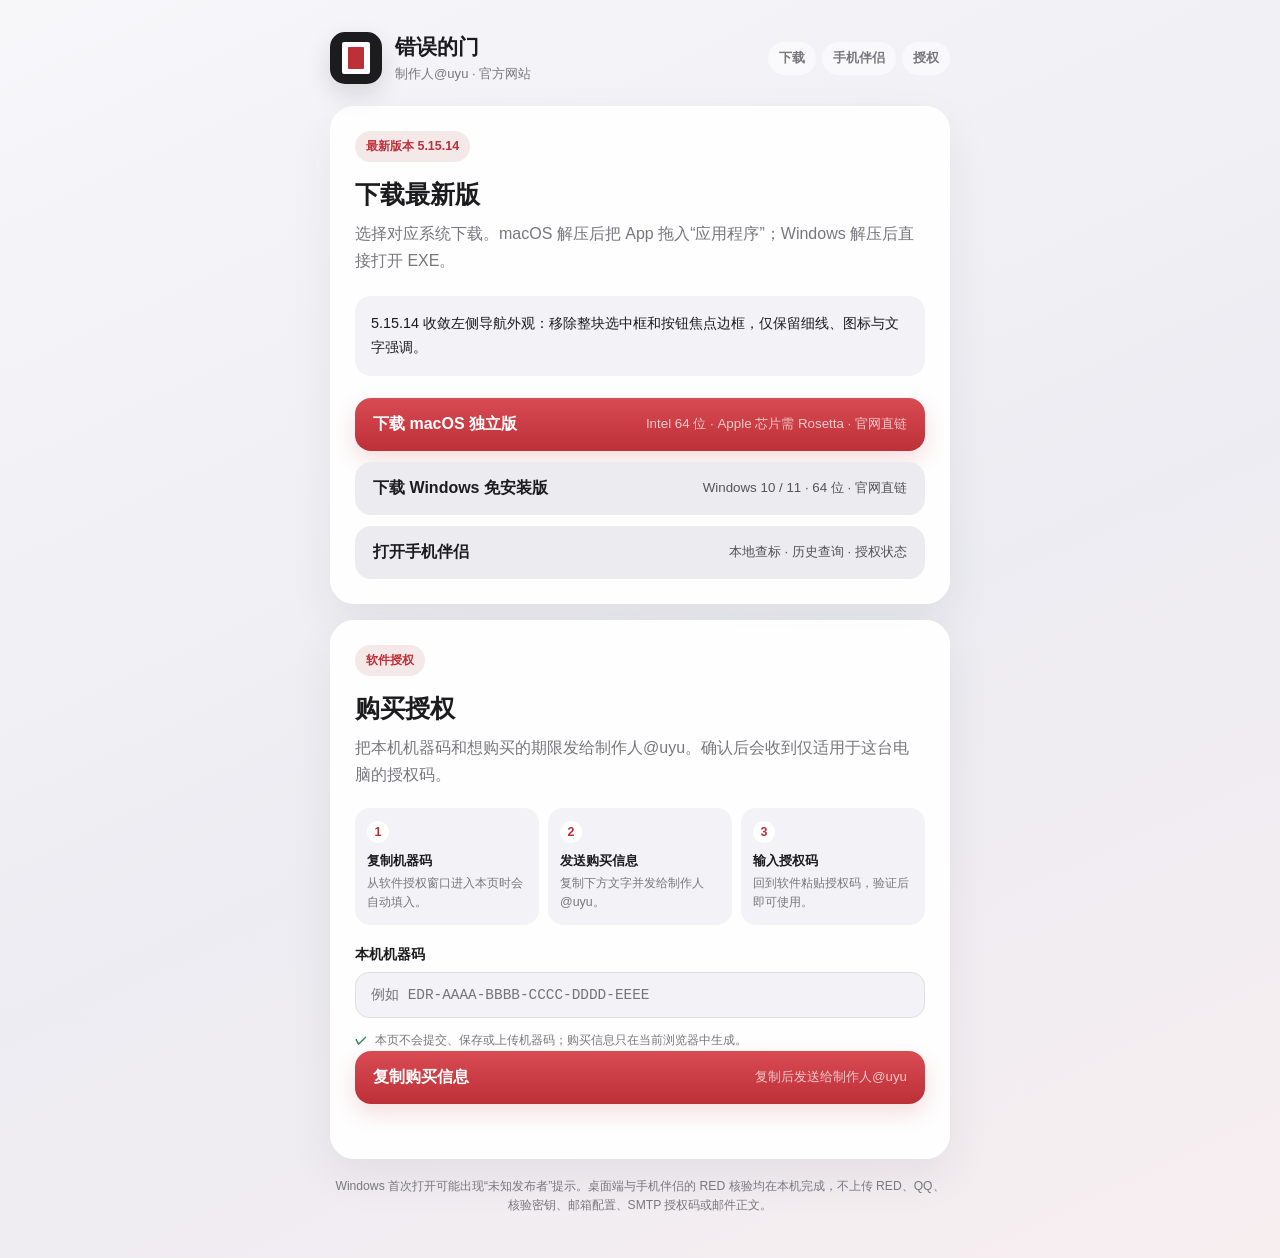
==== index.html @ 2a77afc7 "Publish signed v5.15.14 sidebar refinement" ====
<!doctype html>
<html lang="zh-CN">
<head>
  <meta charset="utf-8">
  <meta name="viewport" content="width=device-width,initial-scale=1,viewport-fit=cover">
  <meta name="description" content="错误的门官方下载与软件授权">
  <title>错误的门 · 官方网站</title>
  <link rel="icon" type="image/svg+xml" href="data:image/svg+xml,%3Csvg xmlns='http://www.w3.org/2000/svg' viewBox='0 0 64 64'%3E%3Crect width='64' height='64' rx='15' fill='%231c1c1e'/%3E%3Cpath d='M18 12h30v40H18z' fill='%23fff'/%3E%3Cpath d='M23 17h20v30H23z' fill='%23c8323a'/%3E%3Ccircle cx='39' cy='32' r='2' fill='%23fff'/%3E%3C/svg%3E">
  <style>
    :root{color-scheme:light;--ink:#1c1c1e;--muted:#77777e;--paper:#fff;--soft:#f2f2f7;--line:#dedee5;--red:#be3038;--red2:#d94b52;--green:#287a53}
    *{box-sizing:border-box}
    html{scroll-behavior:smooth}
    body{margin:0;min-height:100vh;background:linear-gradient(155deg,#f7f7fa 0,#ececf2 55%,#f7eef0 100%);color:var(--ink);font-family:-apple-system,BlinkMacSystemFont,"SF Pro Text","PingFang SC",sans-serif;padding:calc(32px + env(safe-area-inset-top)) 18px calc(30px + env(safe-area-inset-bottom))}
    button,input{font:inherit}
    main{width:min(100%,620px);margin:auto}
    .brand{display:flex;align-items:center;justify-content:space-between;gap:16px;margin-bottom:22px}.brand-main{display:flex;align-items:center;gap:13px}.icon{width:52px;height:52px;border-radius:15px;background:#1c1c1e;position:relative;box-shadow:0 10px 24px #1c1c1e22;flex:0 0 auto}.icon:before{content:"";position:absolute;inset:10px 12px;background:#fff;border-radius:2px}.icon:after{content:"";position:absolute;inset:15px 18px;background:var(--red);border-radius:1px}.brand h1{font-size:1.3rem;margin:0}.brand p{font-size:.82rem;color:var(--muted);margin:4px 0 0}.nav{display:flex;gap:6px}.nav a{color:var(--muted);text-decoration:none;font-size:.8rem;font-weight:700;background:#ffffff99;padding:8px 11px;border-radius:999px}.nav a:hover{color:var(--ink);background:#fff}
    .card{background:rgba(255,255,255,.94);border:1px solid #ffffff;border-radius:24px;padding:24px;box-shadow:0 18px 45px #30303b12}.card+.card{margin-top:16px}.version{display:inline-flex;background:#f5e8e9;color:var(--red);font-size:.78rem;font-weight:750;border-radius:999px;padding:7px 11px}.card h2{font-size:1.55rem;margin:16px 0 9px}.card>p,.hint{color:var(--muted);line-height:1.7;margin:0}.notes{margin:22px 0;padding:16px;border-radius:16px;background:var(--soft);line-height:1.65;font-size:.9rem}.buttons{display:grid;gap:11px}.button{border:0;width:100%;display:flex;align-items:center;justify-content:space-between;text-decoration:none;color:#fff;background:linear-gradient(180deg,var(--red2),var(--red));border-radius:16px;padding:16px 18px;font-weight:750;box-shadow:0 9px 22px #be303829;cursor:pointer;text-align:left}.button:hover{filter:brightness(.98)}.button:active{transform:translateY(1px)}.button.secondary{color:var(--ink);background:#ebebf0;box-shadow:none}.button small{font-weight:500;opacity:.72}
    .steps{display:grid;grid-template-columns:repeat(3,1fr);gap:9px;margin:20px 0}.step{background:var(--soft);border-radius:15px;padding:13px 12px;color:var(--muted);font-size:.78rem;line-height:1.5}.step b{display:block;color:var(--ink);font-size:.84rem;margin-bottom:3px}.step i{display:grid;place-items:center;width:22px;height:22px;border-radius:50%;font-style:normal;background:#fff;color:var(--red);margin-bottom:8px;font-weight:800}
    .field{margin:18px 0 12px}.field label{display:block;font-weight:750;font-size:.88rem;margin-bottom:8px}.field input{width:100%;border:1px solid var(--line);background:var(--soft);border-radius:14px;padding:14px 15px;color:var(--ink);outline:0;font-family:"SF Mono","Menlo","Consolas",monospace;font-size:.9rem}.field input:focus{border-color:var(--red);box-shadow:0 0 0 3px #be303818}.privacy{display:flex;gap:8px;align-items:flex-start;color:var(--muted);font-size:.76rem;line-height:1.55;margin:0 0 16px}.privacy:before{content:"✓";color:var(--green);font-weight:900}.status{min-height:20px;color:var(--green);font-size:.8rem;margin-top:10px}.foot{text-align:center;color:var(--muted);font-size:.76rem;line-height:1.6;margin-top:18px}
    @media(max-width:520px){body{padding-left:12px;padding-right:12px}.brand{align-items:flex-start}.nav{display:none}.card{padding:20px}.button{align-items:flex-start;flex-direction:column;gap:3px}.steps{grid-template-columns:1fr}.step{display:grid;grid-template-columns:28px 1fr;column-gap:7px}.step i{grid-row:1 / span 2}.step b{margin:0}}
  </style>
</head>
<body>
  <main>
    <header class="brand">
      <div class="brand-main"><div class="icon" aria-hidden="true"></div><div><h1>错误的门</h1><p>制作人@uyu · 官方网站</p></div></div>
      <nav class="nav" aria-label="页面导航"><a href="#download">下载</a><a href="./mobile/">手机伴侣</a><a href="#license">授权</a></nav>
    </header>

    <section class="card" id="download">
      <span class="version">最新版本 5.15.14</span>
      <h2>下载最新版</h2>
      <p>选择对应系统下载。macOS 解压后把 App 拖入“应用程序”；Windows 解压后直接打开 EXE。</p>
      <div class="notes">5.15.14 收敛左侧导航外观：移除整块选中框和按钮焦点边框，仅保留细线、图标与文字强调。</div>
      <div class="buttons">
        <a class="button" href="https://github.com/akaiartesia-bot/error-door-releases/releases/download/v5.15.14/error-door-v5.15.14-macOS-x64.zip"><span>下载 macOS 独立版</span><small>Intel 64 位 · Apple 芯片需 Rosetta · 官网直链</small></a>
        <a class="button secondary" href="https://github.com/akaiartesia-bot/error-door-releases/releases/download/v5.15.14/error-door-v5.15.14-windows-x64.zip"><span>下载 Windows 免安装版</span><small>Windows 10 / 11 · 64 位 · 官网直链</small></a>
        <a class="button secondary" href="./mobile/"><span>打开手机伴侣</span><small>本地查标 · 历史查询 · 授权状态</small></a>
      </div>
    </section>

    <section class="card" id="license">
      <span class="version">软件授权</span>
      <h2>购买授权</h2>
      <p>把本机机器码和想购买的期限发给制作人@uyu。确认后会收到仅适用于这台电脑的授权码。</p>
      <div class="steps" aria-label="授权步骤">
        <div class="step"><i>1</i><b>复制机器码</b><span>从软件授权窗口进入本页时会自动填入。</span></div>
        <div class="step"><i>2</i><b>发送购买信息</b><span>复制下方文字并发给制作人@uyu。</span></div>
        <div class="step"><i>3</i><b>输入授权码</b><span>回到软件粘贴授权码，验证后即可使用。</span></div>
      </div>
      <div class="field">
        <label for="machine">本机机器码</label>
        <input id="machine" name="machine" autocomplete="off" spellcheck="false" placeholder="例如 EDR-AAAA-BBBB-CCCC-DDDD-EEEE" maxlength="64">
      </div>
      <p class="privacy">本页不会提交、保存或上传机器码；购买信息只在当前浏览器中生成。</p>
      <button class="button" id="copyPurchase" type="button"><span>复制购买信息</span><small>复制后发送给制作人@uyu</small></button>
      <div class="status" id="copyStatus" role="status" aria-live="polite"></div>
    </section>

    <p class="foot">Windows 首次打开可能出现“未知发布者”提示。桌面端与手机伴侣的 RED 核验均在本机完成，不上传 RED、QQ、核验密钥、邮箱配置、SMTP 授权码或邮件正文。</p>
  </main>
  <script>
    (() => {
      const params = new URLSearchParams(location.search);
      const machine = document.querySelector('#machine');
      const status = document.querySelector('#copyStatus');
      const supplied = (params.get('machine') || '').trim();
      if (/^EDR-[A-Z0-9-]{10,40}$/i.test(supplied)) machine.value = supplied.toUpperCase();
      const platform = (params.get('platform') || '未填写').slice(0, 32);
      const version = (params.get('version') || '未填写').slice(0, 16);
      const fallbackCopy = text => {
        const area = document.createElement('textarea');
        area.value = text; area.style.position = 'fixed'; area.style.opacity = '0';
        document.body.appendChild(area); area.select();
        const ok = document.execCommand('copy'); area.remove();
        if (!ok) throw new Error('copy failed');
      };
      document.querySelector('#copyPurchase').addEventListener('click', async () => {
        const code = machine.value.trim().toUpperCase();
        if (!/^EDR-[A-Z0-9-]{10,40}$/.test(code)) {
          status.textContent = '请先填写软件授权窗口中显示的完整机器码。';
          status.style.color = 'var(--red)'; machine.focus(); return;
        }
        const text = `你好，我想购买“错误的门”软件授权。\n机器码：${code}\n系统：${platform}\n软件版本：${version}\n授权期限：请告知可选方案。`;
        try {
          if (navigator.clipboard && window.isSecureContext) await navigator.clipboard.writeText(text);
          else fallbackCopy(text);
          status.textContent = '购买信息已复制，可以发给制作人@uyu了。';
          status.style.color = 'var(--green)';
        } catch (_) {
          status.textContent = '浏览器未允许自动复制，请长按机器码复制后发送。';
          status.style.color = 'var(--red)';
        }
      });
    })();
  </script>
</body>
</html>
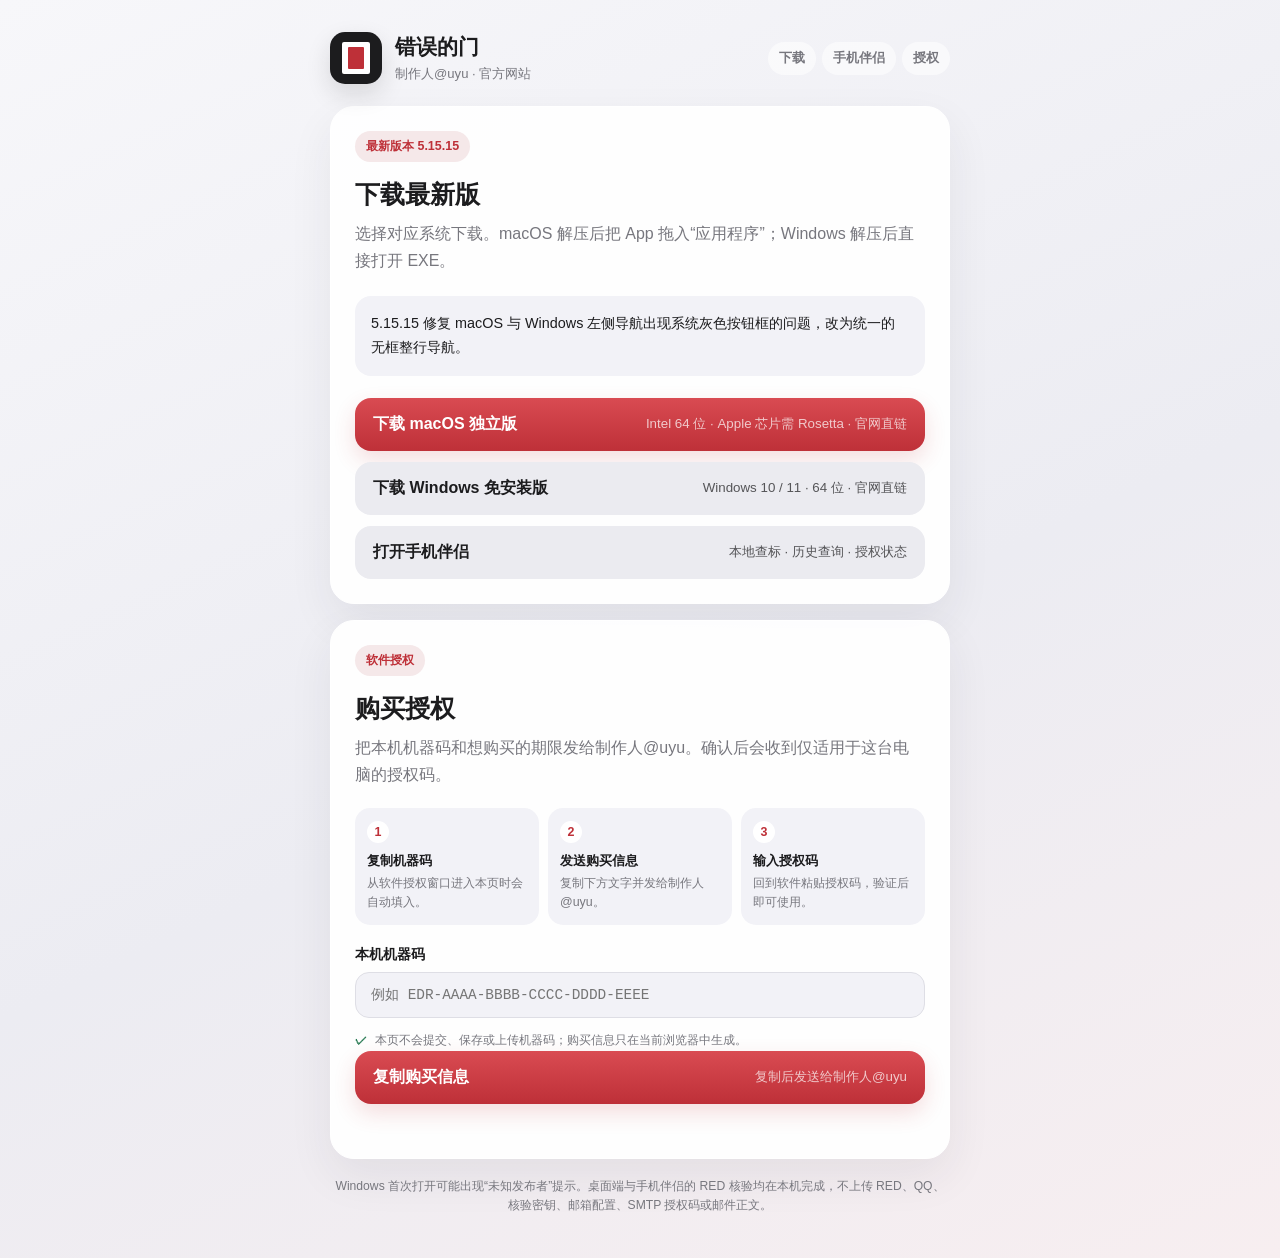
==== commit 29da419d: "Publish v5.15.15 sidebar fix" ====
--- a/index.html
+++ b/index.html
@@ -28,13 +28,13 @@
     </header>
 
     <section class="card" id="download">
-      <span class="version">最新版本 5.15.14</span>
+      <span class="version">最新版本 5.15.15</span>
       <h2>下载最新版</h2>
       <p>选择对应系统下载。macOS 解压后把 App 拖入“应用程序”；Windows 解压后直接打开 EXE。</p>
-      <div class="notes">5.15.14 收敛左侧导航外观：移除整块选中框和按钮焦点边框，仅保留细线、图标与文字强调。</div>
+      <div class="notes">5.15.15 修复 macOS 与 Windows 左侧导航出现系统灰色按钮框的问题，改为统一的无框整行导航。</div>
       <div class="buttons">
-        <a class="button" href="https://github.com/akaiartesia-bot/error-door-releases/releases/download/v5.15.14/error-door-v5.15.14-macOS-x64.zip"><span>下载 macOS 独立版</span><small>Intel 64 位 · Apple 芯片需 Rosetta · 官网直链</small></a>
-        <a class="button secondary" href="https://github.com/akaiartesia-bot/error-door-releases/releases/download/v5.15.14/error-door-v5.15.14-windows-x64.zip"><span>下载 Windows 免安装版</span><small>Windows 10 / 11 · 64 位 · 官网直链</small></a>
+        <a class="button" href="https://github.com/akaiartesia-bot/error-door-releases/releases/download/v5.15.15/error-door-v5.15.15-macOS-x64.zip"><span>下载 macOS 独立版</span><small>Intel 64 位 · Apple 芯片需 Rosetta · 官网直链</small></a>
+        <a class="button secondary" href="https://github.com/akaiartesia-bot/error-door-releases/releases/download/v5.15.15/error-door-v5.15.15-windows-x64.zip"><span>下载 Windows 免安装版</span><small>Windows 10 / 11 · 64 位 · 官网直链</small></a>
         <a class="button secondary" href="./mobile/"><span>打开手机伴侣</span><small>本地查标 · 历史查询 · 授权状态</small></a>
       </div>
     </section>
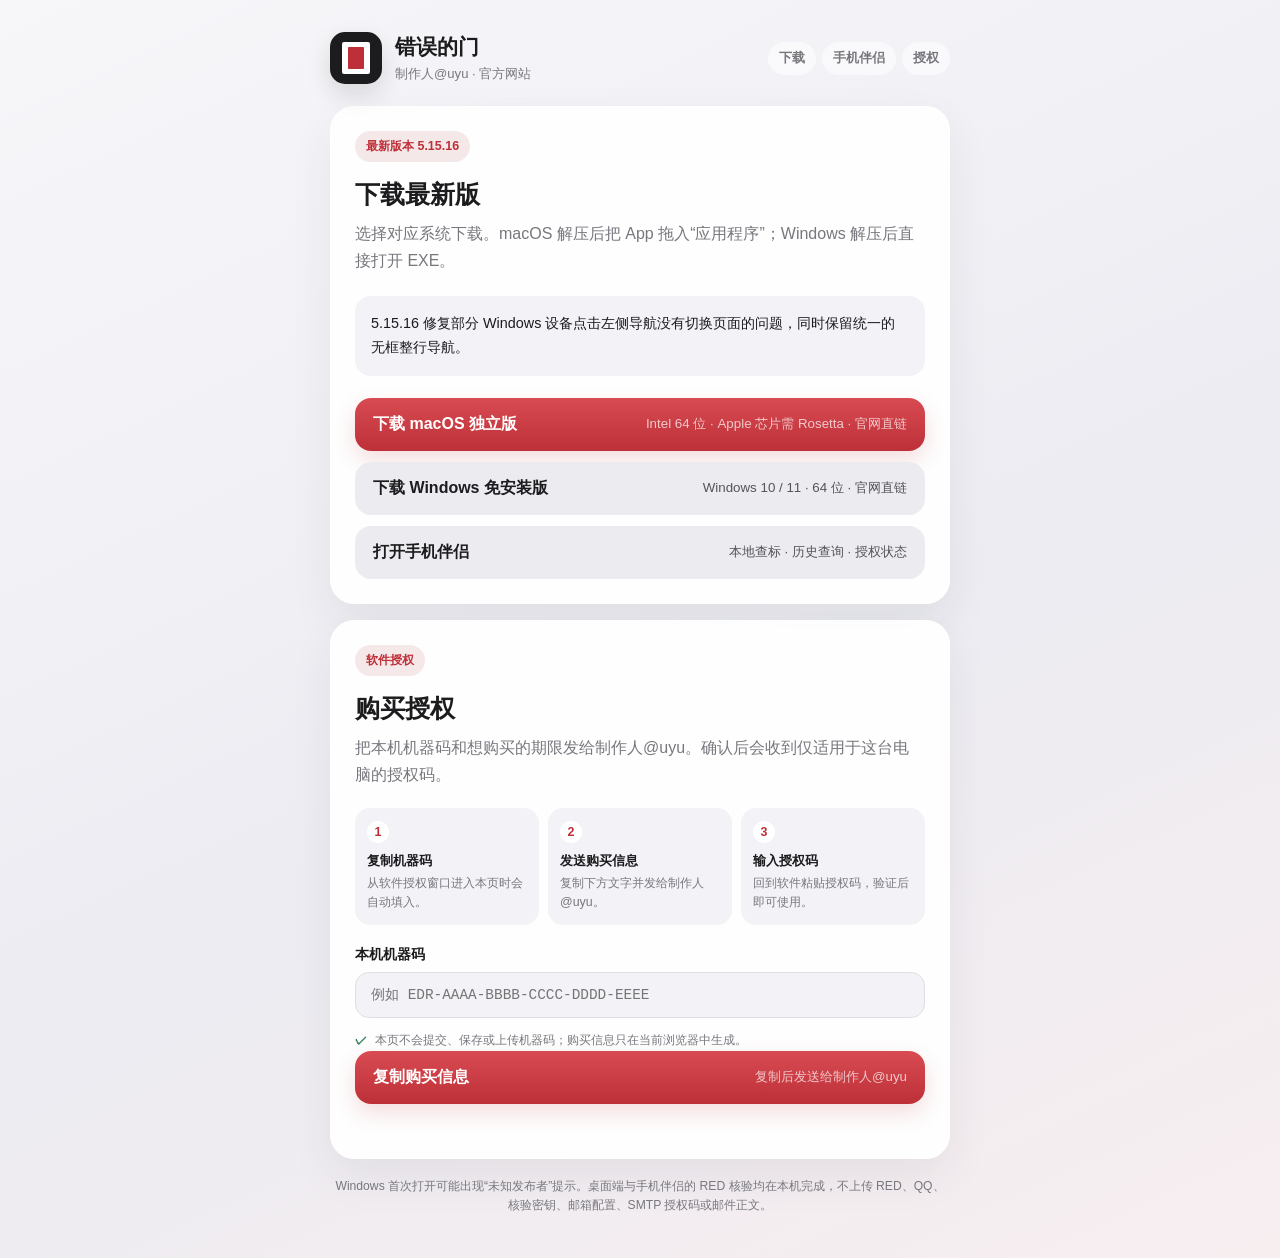
==== commit 15711304: "Publish v5.15.16 Windows navigation fix" ====
--- a/index.html
+++ b/index.html
@@ -28,13 +28,13 @@
     </header>
 
     <section class="card" id="download">
-      <span class="version">最新版本 5.15.15</span>
+      <span class="version">最新版本 5.15.16</span>
       <h2>下载最新版</h2>
       <p>选择对应系统下载。macOS 解压后把 App 拖入“应用程序”；Windows 解压后直接打开 EXE。</p>
-      <div class="notes">5.15.15 修复 macOS 与 Windows 左侧导航出现系统灰色按钮框的问题，改为统一的无框整行导航。</div>
+      <div class="notes">5.15.16 修复部分 Windows 设备点击左侧导航没有切换页面的问题，同时保留统一的无框整行导航。</div>
       <div class="buttons">
-        <a class="button" href="https://github.com/akaiartesia-bot/error-door-releases/releases/download/v5.15.15/error-door-v5.15.15-macOS-x64.zip"><span>下载 macOS 独立版</span><small>Intel 64 位 · Apple 芯片需 Rosetta · 官网直链</small></a>
-        <a class="button secondary" href="https://github.com/akaiartesia-bot/error-door-releases/releases/download/v5.15.15/error-door-v5.15.15-windows-x64.zip"><span>下载 Windows 免安装版</span><small>Windows 10 / 11 · 64 位 · 官网直链</small></a>
+        <a class="button" href="https://github.com/akaiartesia-bot/error-door-releases/releases/download/v5.15.16/error-door-v5.15.16-macOS-x64.zip"><span>下载 macOS 独立版</span><small>Intel 64 位 · Apple 芯片需 Rosetta · 官网直链</small></a>
+        <a class="button secondary" href="https://github.com/akaiartesia-bot/error-door-releases/releases/download/v5.15.16/error-door-v5.15.16-windows-x64.zip"><span>下载 Windows 免安装版</span><small>Windows 10 / 11 · 64 位 · 官网直链</small></a>
         <a class="button secondary" href="./mobile/"><span>打开手机伴侣</span><small>本地查标 · 历史查询 · 授权状态</small></a>
       </div>
     </section>
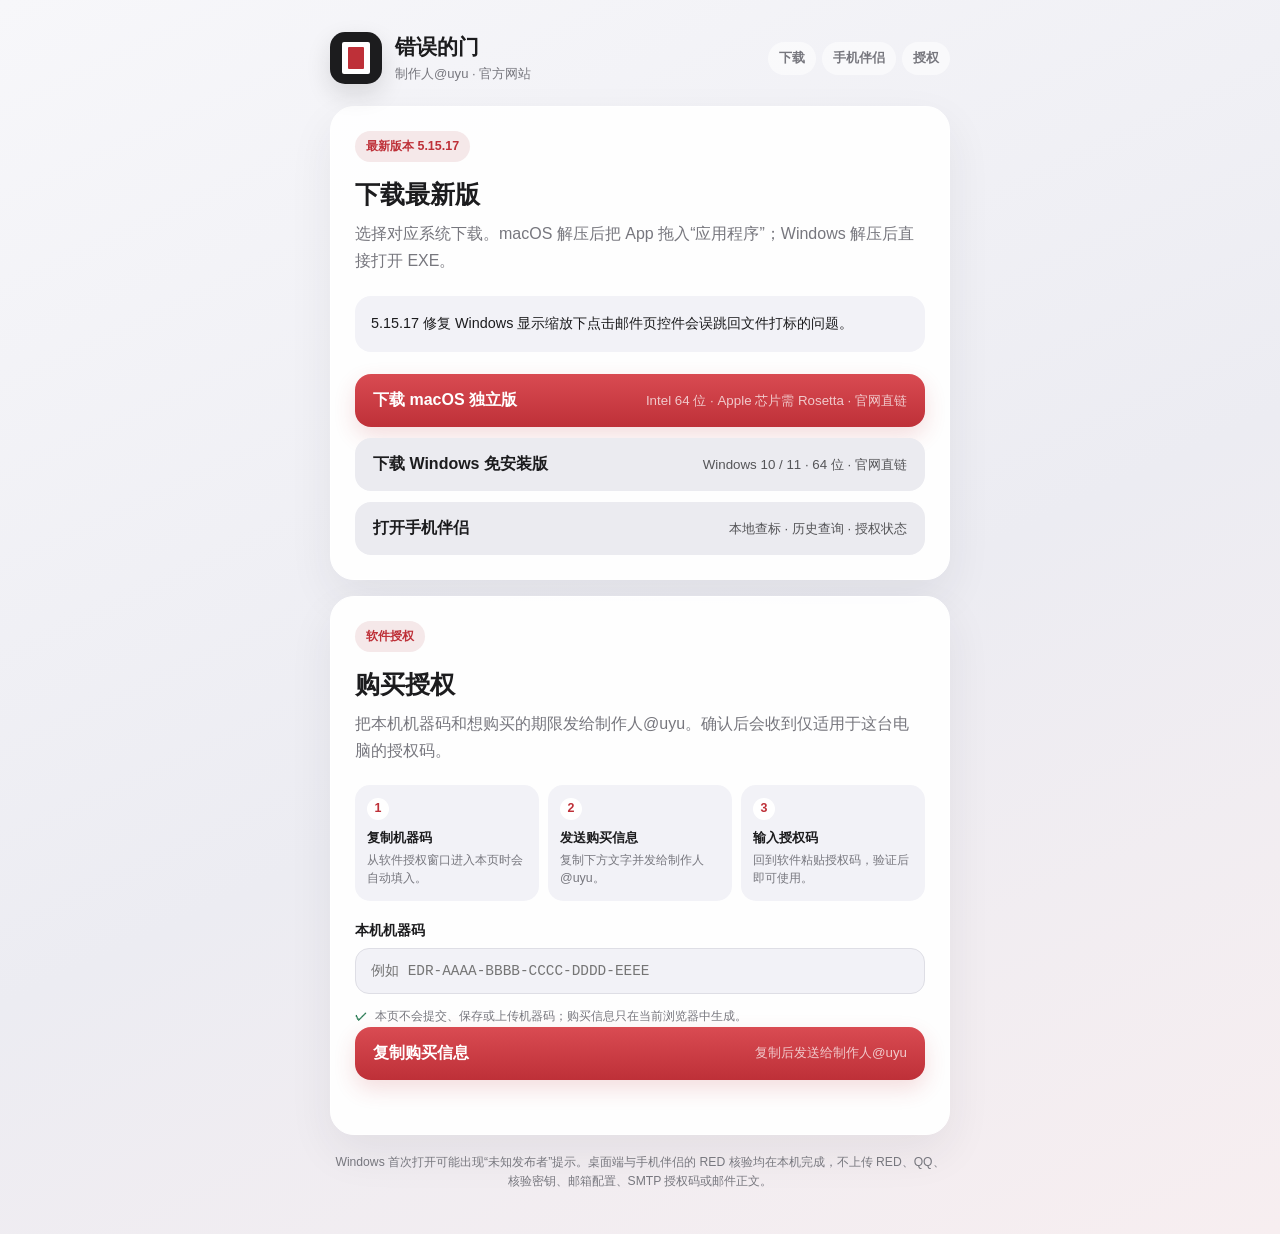
==== commit add1003f: "Publish v5.15.17 DPI navigation fix" ====
--- a/index.html
+++ b/index.html
@@ -28,13 +28,13 @@
     </header>
 
     <section class="card" id="download">
-      <span class="version">最新版本 5.15.16</span>
+      <span class="version">最新版本 5.15.17</span>
       <h2>下载最新版</h2>
       <p>选择对应系统下载。macOS 解压后把 App 拖入“应用程序”；Windows 解压后直接打开 EXE。</p>
-      <div class="notes">5.15.16 修复部分 Windows 设备点击左侧导航没有切换页面的问题，同时保留统一的无框整行导航。</div>
+      <div class="notes">5.15.17 修复 Windows 显示缩放下点击邮件页控件会误跳回文件打标的问题。</div>
       <div class="buttons">
-        <a class="button" href="https://github.com/akaiartesia-bot/error-door-releases/releases/download/v5.15.16/error-door-v5.15.16-macOS-x64.zip"><span>下载 macOS 独立版</span><small>Intel 64 位 · Apple 芯片需 Rosetta · 官网直链</small></a>
-        <a class="button secondary" href="https://github.com/akaiartesia-bot/error-door-releases/releases/download/v5.15.16/error-door-v5.15.16-windows-x64.zip"><span>下载 Windows 免安装版</span><small>Windows 10 / 11 · 64 位 · 官网直链</small></a>
+        <a class="button" href="https://github.com/akaiartesia-bot/error-door-releases/releases/download/v5.15.17/error-door-v5.15.17-macOS-x64.zip"><span>下载 macOS 独立版</span><small>Intel 64 位 · Apple 芯片需 Rosetta · 官网直链</small></a>
+        <a class="button secondary" href="https://github.com/akaiartesia-bot/error-door-releases/releases/download/v5.15.17/error-door-v5.15.17-windows-x64.zip"><span>下载 Windows 免安装版</span><small>Windows 10 / 11 · 64 位 · 官网直链</small></a>
         <a class="button secondary" href="./mobile/"><span>打开手机伴侣</span><small>本地查标 · 历史查询 · 授权状态</small></a>
       </div>
     </section>
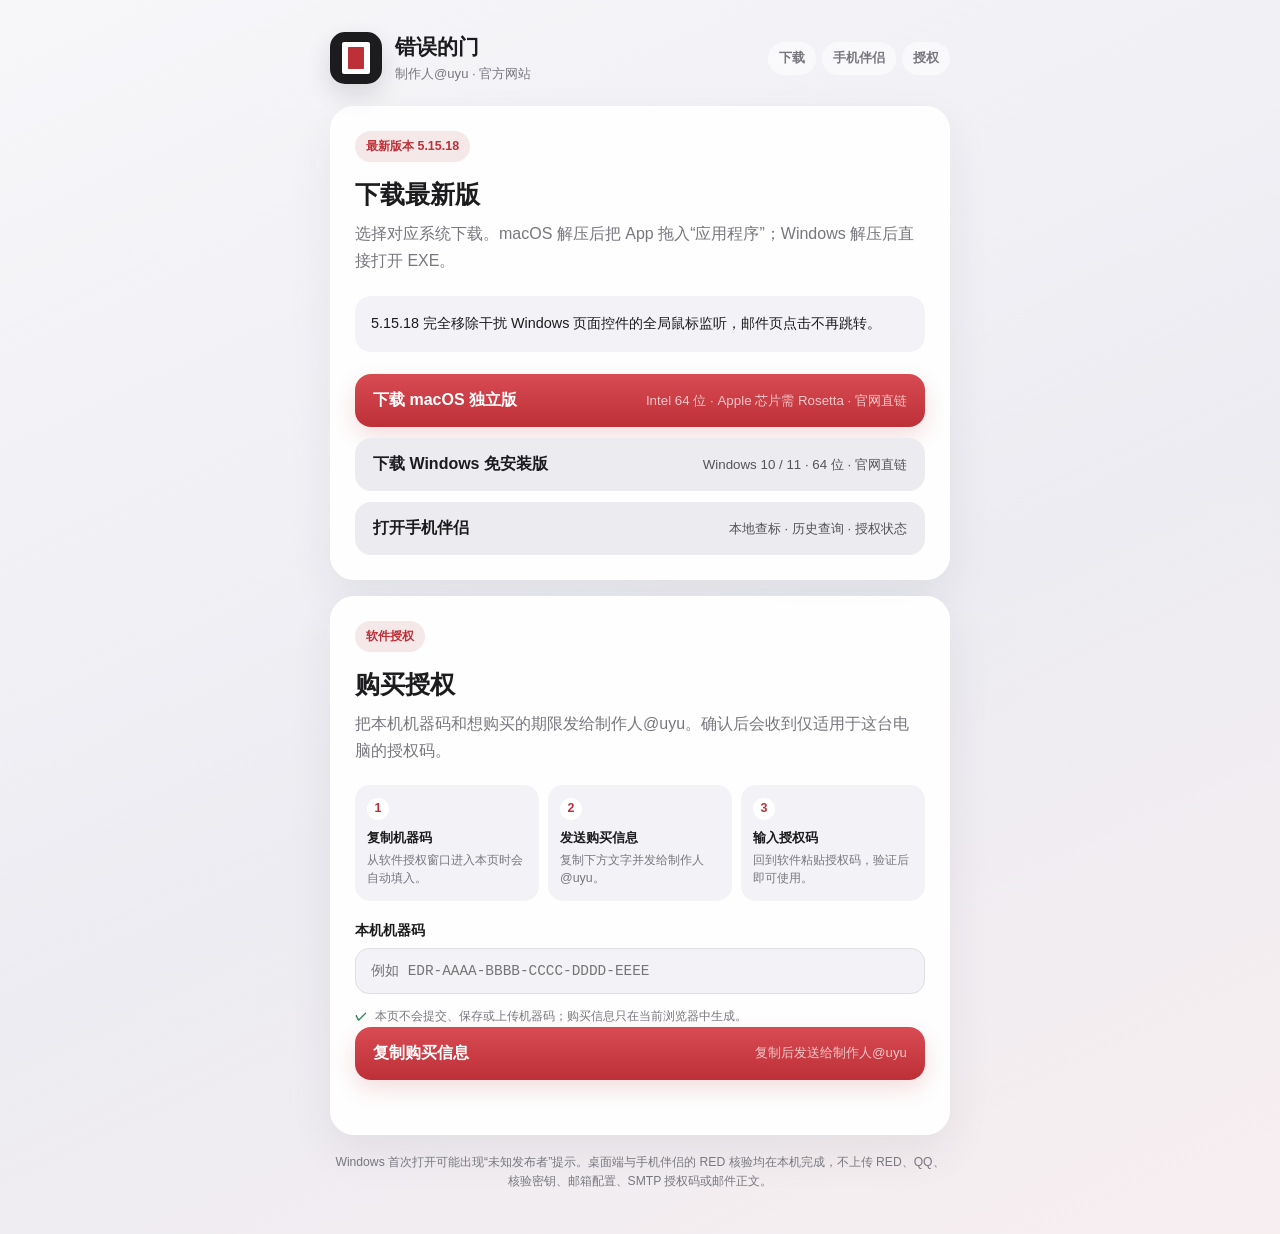
==== commit 05d08c48: "Publish v5.15.18 mouse binding fix" ====
--- a/index.html
+++ b/index.html
@@ -28,13 +28,13 @@
     </header>
 
     <section class="card" id="download">
-      <span class="version">最新版本 5.15.17</span>
+      <span class="version">最新版本 5.15.18</span>
       <h2>下载最新版</h2>
       <p>选择对应系统下载。macOS 解压后把 App 拖入“应用程序”；Windows 解压后直接打开 EXE。</p>
-      <div class="notes">5.15.17 修复 Windows 显示缩放下点击邮件页控件会误跳回文件打标的问题。</div>
+      <div class="notes">5.15.18 完全移除干扰 Windows 页面控件的全局鼠标监听，邮件页点击不再跳转。</div>
       <div class="buttons">
-        <a class="button" href="https://github.com/akaiartesia-bot/error-door-releases/releases/download/v5.15.17/error-door-v5.15.17-macOS-x64.zip"><span>下载 macOS 独立版</span><small>Intel 64 位 · Apple 芯片需 Rosetta · 官网直链</small></a>
-        <a class="button secondary" href="https://github.com/akaiartesia-bot/error-door-releases/releases/download/v5.15.17/error-door-v5.15.17-windows-x64.zip"><span>下载 Windows 免安装版</span><small>Windows 10 / 11 · 64 位 · 官网直链</small></a>
+        <a class="button" href="https://github.com/akaiartesia-bot/error-door-releases/releases/download/v5.15.18/error-door-v5.15.18-macOS-x64.zip"><span>下载 macOS 独立版</span><small>Intel 64 位 · Apple 芯片需 Rosetta · 官网直链</small></a>
+        <a class="button secondary" href="https://github.com/akaiartesia-bot/error-door-releases/releases/download/v5.15.18/error-door-v5.15.18-windows-x64.zip"><span>下载 Windows 免安装版</span><small>Windows 10 / 11 · 64 位 · 官网直链</small></a>
         <a class="button secondary" href="./mobile/"><span>打开手机伴侣</span><small>本地查标 · 历史查询 · 授权状态</small></a>
       </div>
     </section>
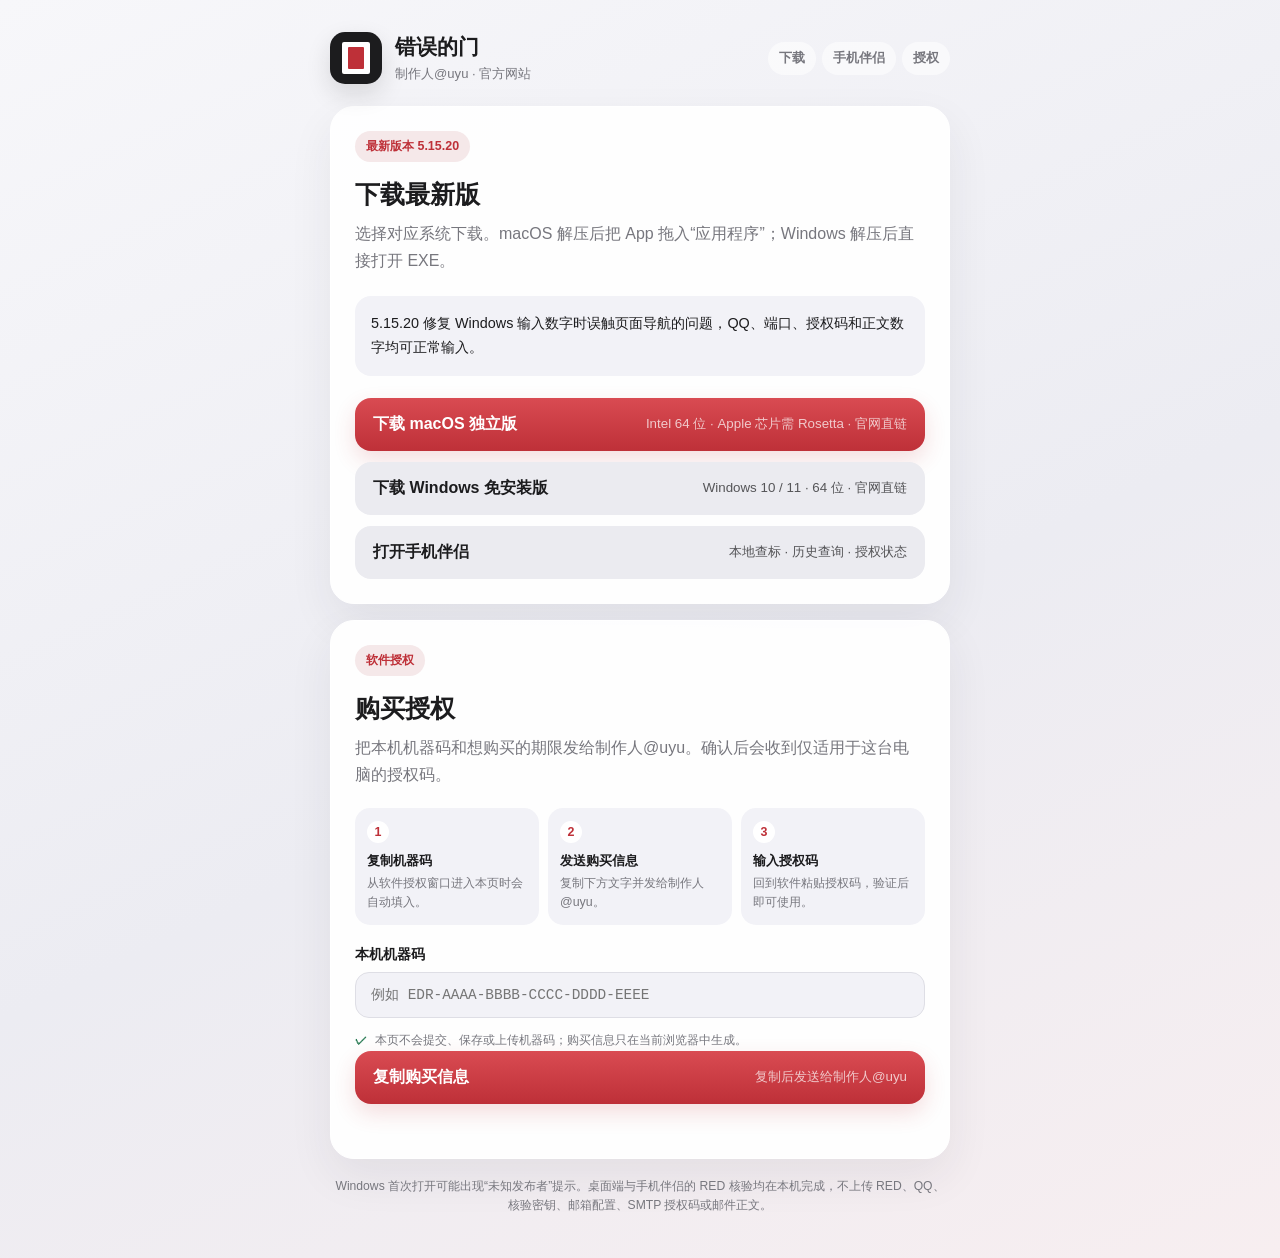
==== commit 9a3713f4: "Publish v5.15.20 numeric input fix" ====
--- a/index.html
+++ b/index.html
@@ -28,13 +28,13 @@
     </header>
 
     <section class="card" id="download">
-      <span class="version">最新版本 5.15.18</span>
+      <span class="version">最新版本 5.15.20</span>
       <h2>下载最新版</h2>
       <p>选择对应系统下载。macOS 解压后把 App 拖入“应用程序”；Windows 解压后直接打开 EXE。</p>
-      <div class="notes">5.15.18 完全移除干扰 Windows 页面控件的全局鼠标监听，邮件页点击不再跳转。</div>
+      <div class="notes">5.15.20 修复 Windows 输入数字时误触页面导航的问题，QQ、端口、授权码和正文数字均可正常输入。</div>
       <div class="buttons">
-        <a class="button" href="https://github.com/akaiartesia-bot/error-door-releases/releases/download/v5.15.18/error-door-v5.15.18-macOS-x64.zip"><span>下载 macOS 独立版</span><small>Intel 64 位 · Apple 芯片需 Rosetta · 官网直链</small></a>
-        <a class="button secondary" href="https://github.com/akaiartesia-bot/error-door-releases/releases/download/v5.15.18/error-door-v5.15.18-windows-x64.zip"><span>下载 Windows 免安装版</span><small>Windows 10 / 11 · 64 位 · 官网直链</small></a>
+        <a class="button" href="https://github.com/akaiartesia-bot/error-door-releases/releases/download/v5.15.20/error-door-v5.15.20-macOS-x64.zip"><span>下载 macOS 独立版</span><small>Intel 64 位 · Apple 芯片需 Rosetta · 官网直链</small></a>
+        <a class="button secondary" href="https://github.com/akaiartesia-bot/error-door-releases/releases/download/v5.15.20/error-door-v5.15.20-windows-x64.zip"><span>下载 Windows 免安装版</span><small>Windows 10 / 11 · 64 位 · 官网直链</small></a>
         <a class="button secondary" href="./mobile/"><span>打开手机伴侣</span><small>本地查标 · 历史查询 · 授权状态</small></a>
       </div>
     </section>
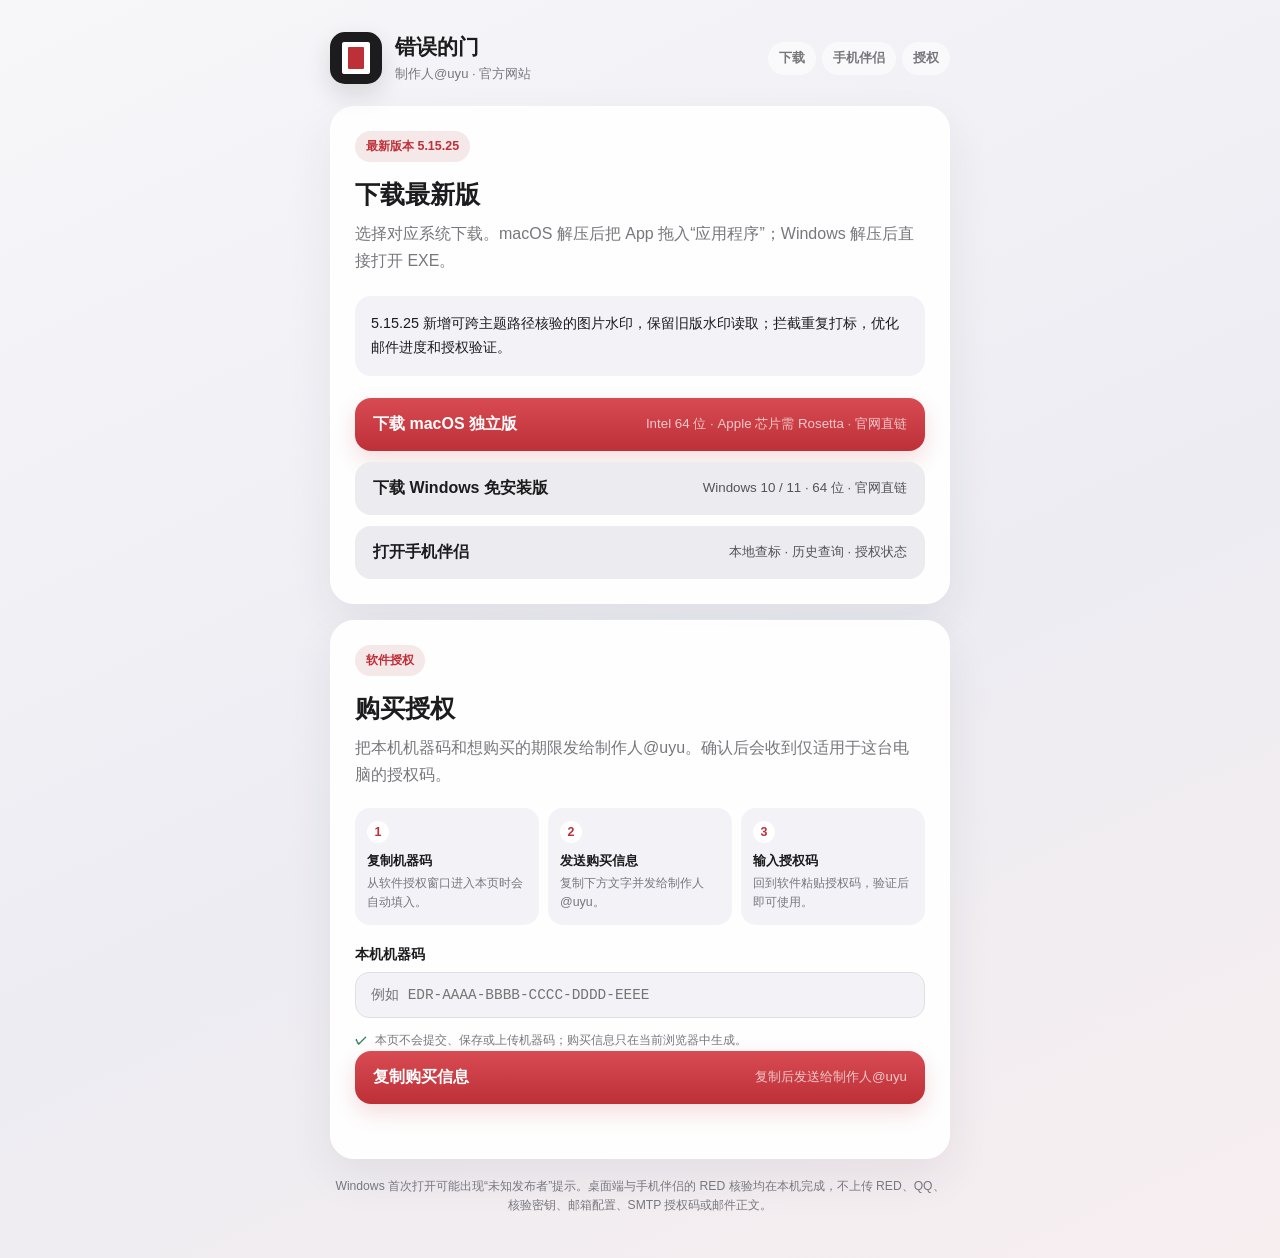
==== commit c8c2615e: "Publish v5.15.25 Windows and macOS updates" ====
--- a/index.html
+++ b/index.html
@@ -28,13 +28,13 @@
     </header>
 
     <section class="card" id="download">
-      <span class="version">最新版本 5.15.20</span>
+      <span class="version">最新版本 5.15.25</span>
       <h2>下载最新版</h2>
       <p>选择对应系统下载。macOS 解压后把 App 拖入“应用程序”；Windows 解压后直接打开 EXE。</p>
-      <div class="notes">5.15.20 修复 Windows 输入数字时误触页面导航的问题，QQ、端口、授权码和正文数字均可正常输入。</div>
+      <div class="notes">5.15.25 新增可跨主题路径核验的图片水印，保留旧版水印读取；拦截重复打标，优化邮件进度和授权验证。</div>
       <div class="buttons">
-        <a class="button" href="https://github.com/akaiartesia-bot/error-door-releases/releases/download/v5.15.20/error-door-v5.15.20-macOS-x64.zip"><span>下载 macOS 独立版</span><small>Intel 64 位 · Apple 芯片需 Rosetta · 官网直链</small></a>
-        <a class="button secondary" href="https://github.com/akaiartesia-bot/error-door-releases/releases/download/v5.15.20/error-door-v5.15.20-windows-x64.zip"><span>下载 Windows 免安装版</span><small>Windows 10 / 11 · 64 位 · 官网直链</small></a>
+        <a class="button" href="https://github.com/akaiartesia-bot/error-door-releases/releases/download/v5.15.25/error-door-v5.15.25-macOS-x64.zip"><span>下载 macOS 独立版</span><small>Intel 64 位 · Apple 芯片需 Rosetta · 官网直链</small></a>
+        <a class="button secondary" href="https://github.com/akaiartesia-bot/error-door-releases/releases/download/v5.15.25/error-door-v5.15.25-windows-x64.zip"><span>下载 Windows 免安装版</span><small>Windows 10 / 11 · 64 位 · 官网直链</small></a>
         <a class="button secondary" href="./mobile/"><span>打开手机伴侣</span><small>本地查标 · 历史查询 · 授权状态</small></a>
       </div>
     </section>
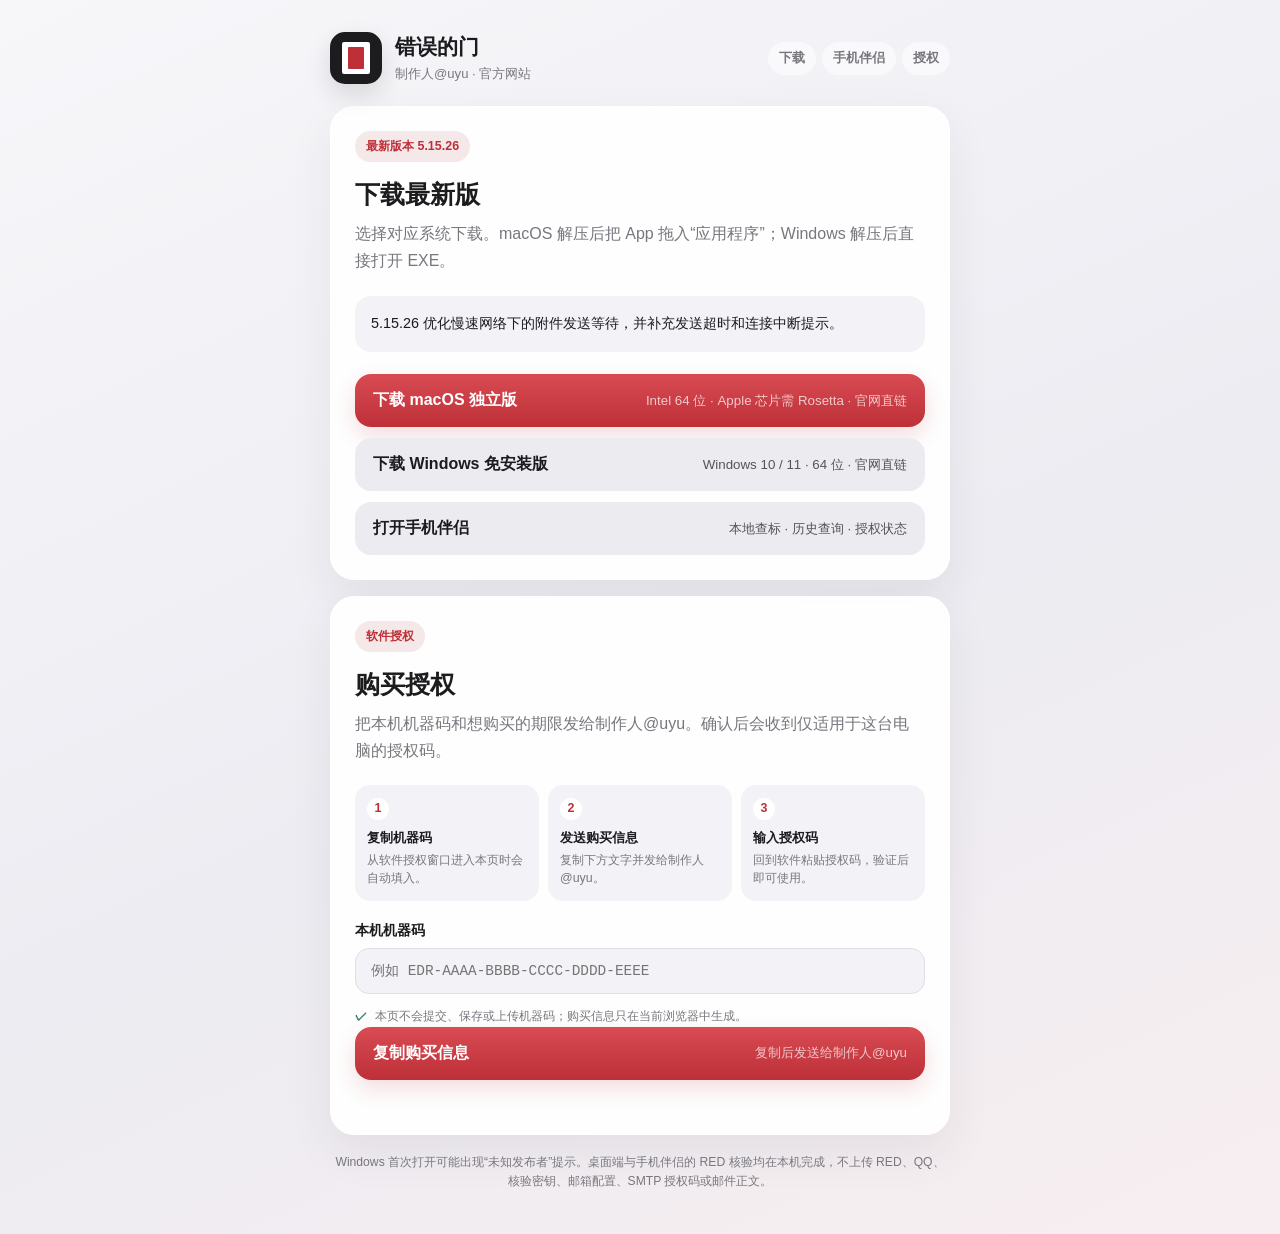
==== commit 89d1eb54: "Publish v5.15.26 Windows and macOS updates" ====
--- a/index.html
+++ b/index.html
@@ -28,13 +28,13 @@
     </header>
 
     <section class="card" id="download">
-      <span class="version">最新版本 5.15.25</span>
+      <span class="version">最新版本 5.15.26</span>
       <h2>下载最新版</h2>
       <p>选择对应系统下载。macOS 解压后把 App 拖入“应用程序”；Windows 解压后直接打开 EXE。</p>
-      <div class="notes">5.15.25 新增可跨主题路径核验的图片水印，保留旧版水印读取；拦截重复打标，优化邮件进度和授权验证。</div>
+      <div class="notes">5.15.26 优化慢速网络下的附件发送等待，并补充发送超时和连接中断提示。</div>
       <div class="buttons">
-        <a class="button" href="https://github.com/akaiartesia-bot/error-door-releases/releases/download/v5.15.25/error-door-v5.15.25-macOS-x64.zip"><span>下载 macOS 独立版</span><small>Intel 64 位 · Apple 芯片需 Rosetta · 官网直链</small></a>
-        <a class="button secondary" href="https://github.com/akaiartesia-bot/error-door-releases/releases/download/v5.15.25/error-door-v5.15.25-windows-x64.zip"><span>下载 Windows 免安装版</span><small>Windows 10 / 11 · 64 位 · 官网直链</small></a>
+        <a class="button" href="https://github.com/akaiartesia-bot/error-door-releases/releases/download/v5.15.26/error-door-v5.15.26-macOS-x64.zip"><span>下载 macOS 独立版</span><small>Intel 64 位 · Apple 芯片需 Rosetta · 官网直链</small></a>
+        <a class="button secondary" href="https://github.com/akaiartesia-bot/error-door-releases/releases/download/v5.15.26/error-door-v5.15.26-windows-x64.zip"><span>下载 Windows 免安装版</span><small>Windows 10 / 11 · 64 位 · 官网直链</small></a>
         <a class="button secondary" href="./mobile/"><span>打开手机伴侣</span><small>本地查标 · 历史查询 · 授权状态</small></a>
       </div>
     </section>
